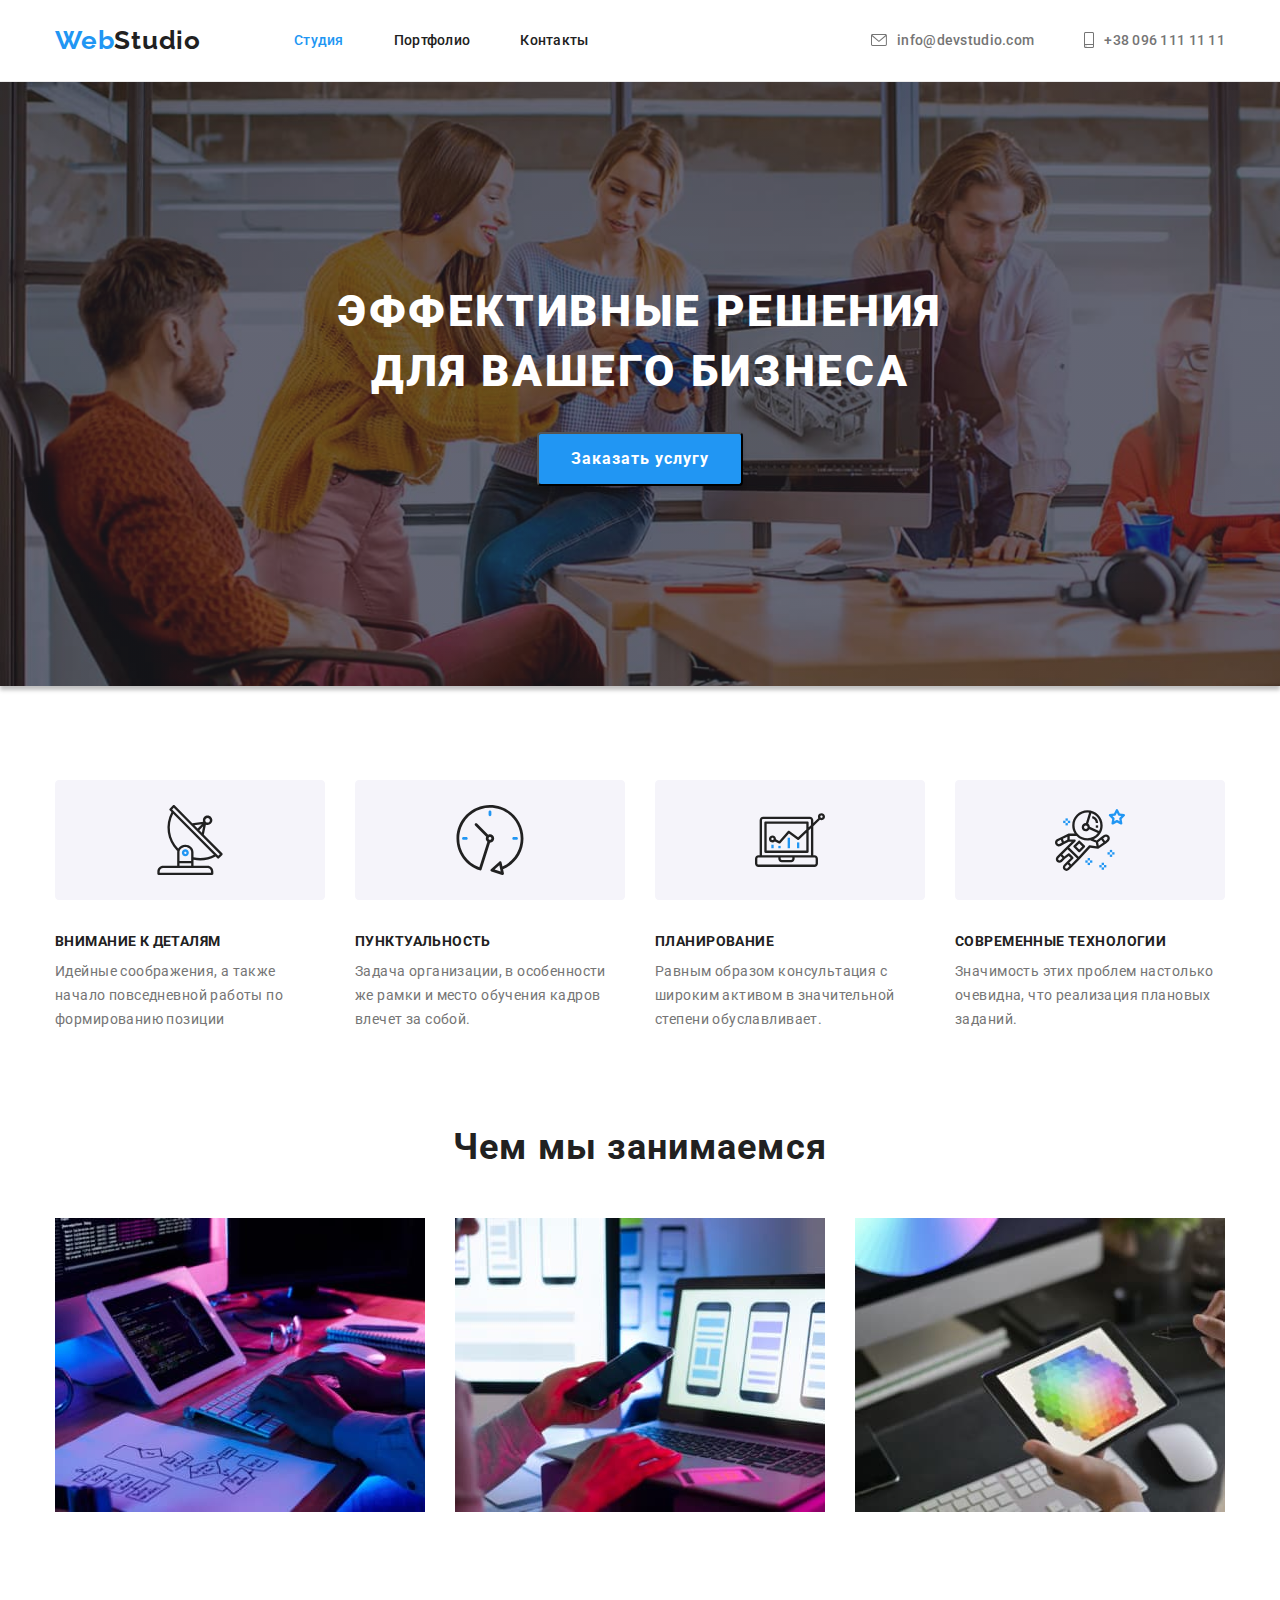
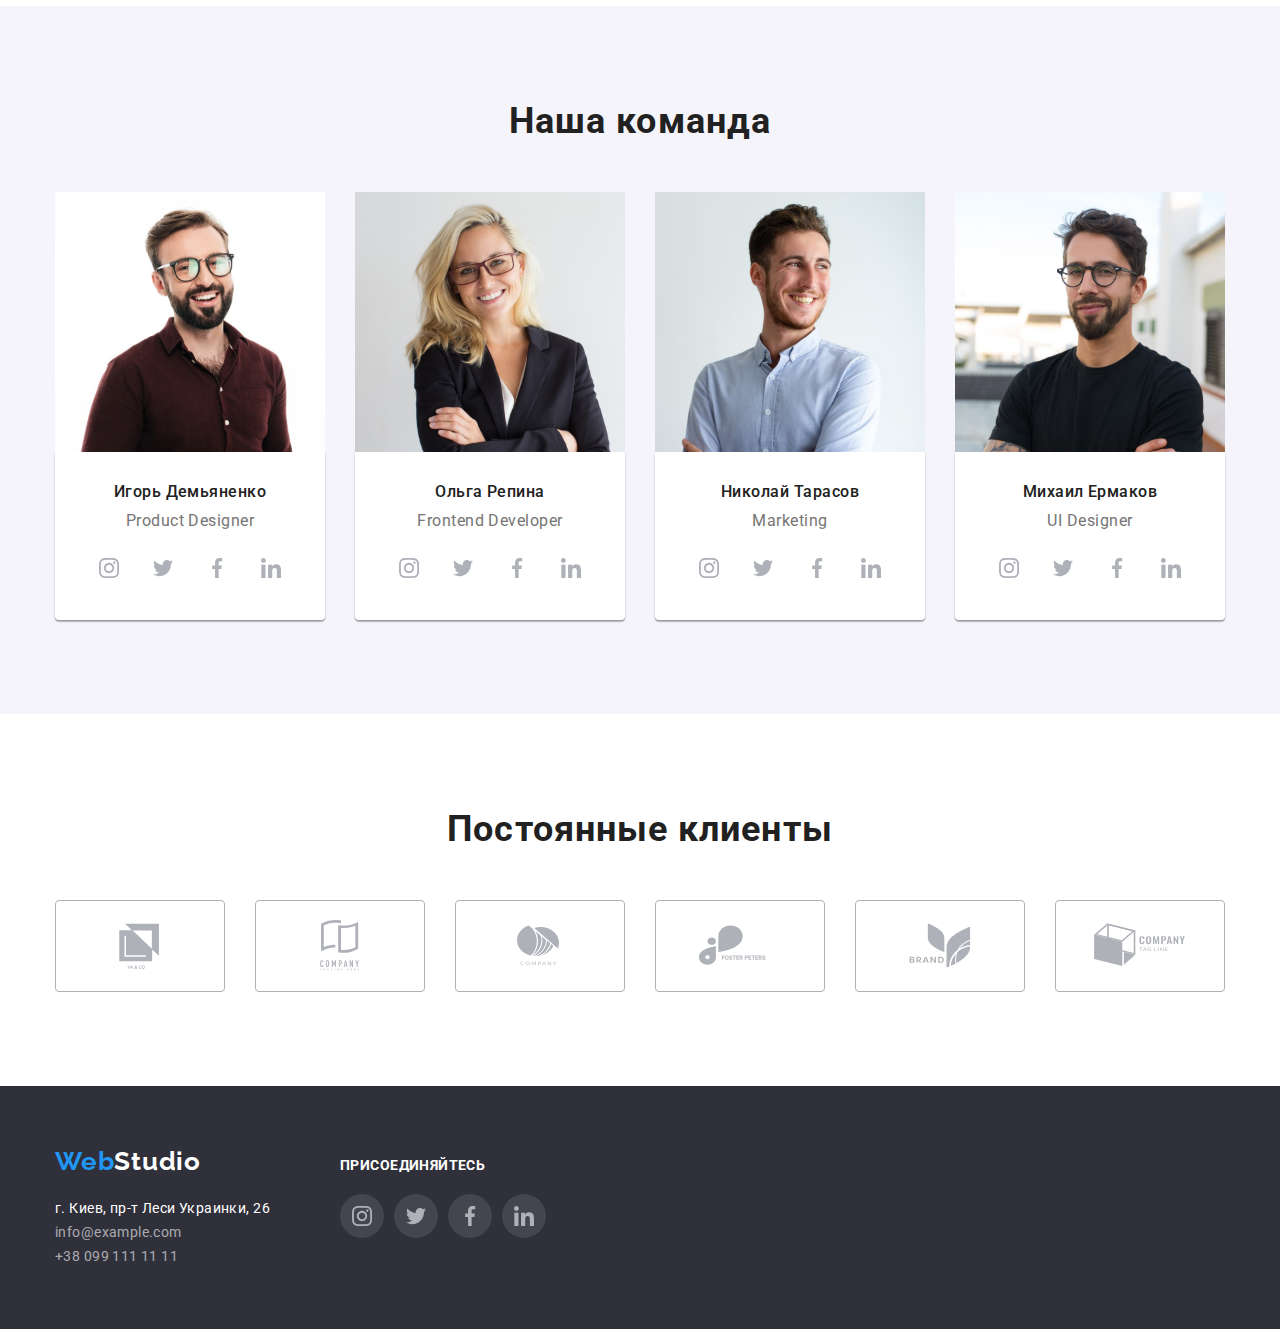
==== index.html @ bb65b0c8 "Добавляет исходные файлы" ====
<!DOCTYPE html>
<html lang="ru">
  <head>
    <meta charset="UTF-8" />
    <meta http-equiv="X-UA-Compatible" content="IE=edge" />
    <meta name="viewport" content="width=device-width, initial-scale=1.0" />
    <title>Document</title>
    <link rel="preconnect" href="https://fonts.googleapis.com" />
    <link rel="preconnect" href="https://fonts.gstatic.com" crossorigin />
    <link
      href="https://fonts.googleapis.com/css2?family=Raleway:wght@700&family=Roboto:wght@400;500;700;900&display=swap"
      rel="stylesheet"
    />
    <link
      rel="stylesheet"
      href="https://cdnjs.cloudflare.com/ajax/libs/modern-normalize/1.1.0/modern-normalize.css"
      integrity="sha512-Y0MM+V6ymRKN2zStTqzQ227DWhhp4Mzdo6gnlRnuaNCbc+YN/ZH0sBCLTM4M0oSy9c9VKiCvd4Jk44aCLrNS5Q=="
      crossorigin="anonymous"
      referrerpolicy="no-referrer"
    />
    <link rel="stylesheet" href="./css/styles.css" />
  </head>
  <body>
    <!-- Header -->
    <header class="header">
      <div class="container container-header">
        <a href="./" class="header-logo"><span>Web</span>Studio</a>
        <nav>
          <ul class="header-nav">
            <li class="nav-links"><a class="nav-link current" href="./index.html">Студия</a></li>
            <li class="nav-links"><a class="nav-link" href="./portfolio.html">Портфолио</a></li>
            <li class="nav-links"><a class="nav-link" href="">Контакты</a></li>
          </ul>
        </nav>
        <ul class="header-contacts">
          <li class="header-mail">
            <a class="contacts-link" href="mailto:info@devstudio.com">
              <svg class="contacts-link-mail" width="16" height="12">
                <use href="./images/icons.svg#icon-envelope"></use>
              </svg>
              info@devstudio.com
            </a>
          </li>
          <li>
            <a class="contacts-link" href="tel:+380961111111">
              <svg class="contacts-link-phone" width="10" height="16">
                <use href="./images/icons.svg#icon-smartphone"></use>
              </svg>
              +38 096 111 11 11</a
            >
          </li>
        </ul>
      </div>
    </header>
    <!-- Main -->
    <main>
      <section class="hero">
        <div class="container">
          <div class="hero-name">
            <h1>Эффективные решения для вашего бизнеса</h1>
            <button class="hero-button" type="button">Заказать услугу</button>
          </div>
        </div>
      </section>
      <section class="peculiarities section">
        <div class="container">
          <h2 class="visually-hidden">Особенности</h2>
          <ul class="peculiarities-list">
            <li class="peculiarities-link">
              <svg class="peculiarities-logo1" width="270" height="120">
                <use href="./images/icons.svg#icon-group1"></use>
              </svg>
              <h3 class="peculiarities-heading">Внимание к деталям</h3>
              <p class="peculiarities-par">
                Идейные соображения, а также начало повседневной работы по формированию позиции
              </p>
            </li>
            <li class="peculiarities-link">
              <svg class="peculiarities-logo2" width="270" height="120">
                <use href="./images/icons.svg#icon-group2"></use>
              </svg>
              <h3 class="peculiarities-heading">Пунктуальность</h3>
              <p class="peculiarities-par">
                Задача организации, в особенности же рамки и место обучения кадров влечет за собой.
              </p>
            </li>
            <li class="peculiarities-link">
              <svg class="peculiarities-logo3" width="270" height="120">
                <use href="./images/icons.svg#icon-group3"></use>
              </svg>
              <h3 class="peculiarities-heading">Планирование</h3>
              <p class="peculiarities-par">
                Равным образом консультация с широким активом в значительной степени обуславливает.
              </p>
            </li>
            <li class="peculiarities-link">
              <svg class="peculiarities-logo4" width="270" height="120">
                <use href="./images/icons.svg#icon-group4"></use>
              </svg>
              <h3 class="peculiarities-heading">Современные технологии</h3>
              <p class="peculiarities-par">
                Значимость этих проблем настолько очевидна, что реализация плановых заданий.
              </p>
            </li>
          </ul>
        </div>
      </section>
      <section class="our-work section">
        <div class="container">
          <h2 class="rubrics">Чем мы занимаемся</h2>
          <ul class="rubrics-examples">
            <li class="rubrics-image">
              <img
                src="./images/wwd1.jpg"
                alt="Человек печатает на клавиатуре"
                width="370"
                height="294"
              />
            </li>
            <li class="rubrics-image">
              <img src="./images/wwd2.jpg" alt="Человек держит смартфон" width="370" height="294" />
            </li>
            <li class="rubrics-image">
              <img src="./images/wwd3.jpg" alt="Человек держит планшет" width="370" height="294" />
            </li>
          </ul>
        </div>
      </section>
      <section class="team section">
        <div class="container">
          <h2 class="rubrics">Наша команда</h2>
          <ul class="rubrics-team">
            <li class="team-item">
              <img
                class="images"
                src="./images/dem'yanenko.jpg"
                alt="Продакт дизайнер"
                width="270"
                height="260"
              />
              <div class="staff-signature">
                <h3 class="staff-names">Игорь Демьяненко</h3>
                <p class="staff-professions">Product Designer</p>
                <ul class="sociallink-list">
                  <li class="sociallink-element">
                    <a class="sociallink-link" href="">
                      <svg class="sociallink-icon" width="20" height="20">
                        <use href="./images/icons.svg#icon-instagram-2"></use>
                      </svg>
                    </a>
                  </li>
                  <li class="sociallink-element">
                    <a class="sociallink-link" href="">
                      <svg class="sociallink-icon" width="20" height="20">
                        <use href="./images/icons.svg#icon-twitter"></use>
                      </svg>
                    </a>
                  </li>
                  <li class="sociallink-element">
                    <a class="sociallink-link" href="">
                      <svg class="sociallink-icon" width="20" height="20">
                        <use href="./images/icons.svg#icon-facebook"></use>
                      </svg>
                    </a>
                  </li>
                  <li class="sociallink-element">
                    <a class="sociallink-link" href="">
                      <svg class="sociallink-icon" width="20" height="20">
                        <use href="./images/icons.svg#icon-linkedin"></use>
                      </svg>
                    </a>
                  </li>
                </ul>
              </div>
            </li>
            <li class="team-item">
              <img
                class="images"
                src="./images/repina.jpg"
                alt="Фронтенд разработчик"
                width="270"
                height="260"
              />
              <div class="staff-signature">
                <h3 class="staff-names">Ольга Репина</h3>
                <p class="staff-professions">Frontend Developer</p>
                <ul class="sociallink-list">
                  <li class="sociallink-element">
                    <a class="sociallink-link" href="">
                      <svg class="sociallink-icon" width="20" height="20">
                        <use href="./images/icons.svg#icon-instagram-2"></use>
                      </svg>
                    </a>
                  </li>
                  <li class="sociallink-element">
                    <a class="sociallink-link" href="">
                      <svg class="sociallink-icon" width="20" height="20">
                        <use href="./images/icons.svg#icon-twitter"></use>
                      </svg>
                    </a>
                  </li>
                  <li class="sociallink-element">
                    <a class="sociallink-link" href="">
                      <svg class="sociallink-icon" width="20" height="20">
                        <use href="./images/icons.svg#icon-facebook"></use>
                      </svg>
                    </a>
                  </li>
                  <li class="sociallink-element">
                    <a class="sociallink-link" href="">
                      <svg class="sociallink-icon" width="20" height="20">
                        <use href="./images/icons.svg#icon-linkedin"></use>
                      </svg>
                    </a>
                  </li>
                </ul>
              </div>
            </li>
            <li class="team-item">
              <img
                class="images"
                src="./images/tarasov.jpg"
                alt="Маркетолог"
                width="270"
                height="260"
              />
              <div class="staff-signature">
                <h3 class="staff-names">Николай Тарасов</h3>
                <p class="staff-professions">Marketing</p>
                <ul class="sociallink-list">
                  <li class="sociallink-element">
                    <a class="sociallink-link" href="">
                      <svg class="sociallink-icon" width="20" height="20">
                        <use href="./images/icons.svg#icon-instagram-2"></use>
                      </svg>
                    </a>
                  </li>
                  <li class="sociallink-element">
                    <a class="sociallink-link" href="">
                      <svg class="sociallink-icon" width="20" height="20">
                        <use href="./images/icons.svg#icon-twitter"></use>
                      </svg>
                    </a>
                  </li>
                  <li class="sociallink-element">
                    <a class="sociallink-link" href="">
                      <svg class="sociallink-icon" width="20" height="20">
                        <use href="./images/icons.svg#icon-facebook"></use>
                      </svg>
                    </a>
                  </li>
                  <li class="sociallink-element">
                    <a class="sociallink-link" href="">
                      <svg class="sociallink-icon" width="20" height="20">
                        <use href="./images/icons.svg#icon-linkedin"></use>
                      </svg>
                    </a>
                  </li>
                </ul>
              </div>
            </li>
            <li class="team-item">
              <img
                class="images"
                src="./images/ermakov.jpg"
                alt="Дизайнер интерфейса"
                width="270"
                height="260"
              />
              <div class="staff-signature">
                <h3 class="staff-names">Михаил Ермаков</h3>
                <p class="staff-professions">UI Designer</p>
                <ul class="sociallink-list">
                  <li class="sociallink-element">
                    <a class="sociallink-link" href="">
                      <svg class="sociallink-icon" width="20" height="20">
                        <use href="./images/icons.svg#icon-instagram-2"></use>
                      </svg>
                    </a>
                  </li>
                  <li class="sociallink-element">
                    <a class="sociallink-link" href="">
                      <svg class="sociallink-icon" width="20" height="20">
                        <use href="./images/icons.svg#icon-twitter"></use>
                      </svg>
                    </a>
                  </li>
                  <li class="sociallink-element">
                    <a class="sociallink-link" href="">
                      <svg class="sociallink-icon" width="20" height="20">
                        <use href="./images/icons.svg#icon-facebook"></use>
                      </svg>
                    </a>
                  </li>
                  <li class="sociallink-element">
                    <a class="sociallink-link" href="">
                      <svg class="sociallink-icon" width="20" height="20">
                        <use href="./images/icons.svg#icon-linkedin"></use>
                      </svg>
                    </a>
                  </li>
                </ul>
              </div>
            </li>
          </ul>
        </div>
      </section>
      <section class="section">
        <div class="container">
          <h2 class="regular-clients">Постоянные клиенты</h2>
          <ul class="clients-list">
            <li class="clients">
              <a class="clients-link" href="">
                <svg class="clients-logo" width="170" height="92">
                  <use href="./images/icons.svg#icon-logo1"></use>
                </svg>
              </a>
            </li>
            <li class="clients">
              <a class="clients-link" href="">
                <svg class="clients-logo" width="170" height="92">
                  <use href="./images/icons.svg#icon-logo2"></use>
                </svg>
              </a>
            </li>
            <li class="clients">
              <a class="clients-link" href="">
                <svg class="clients-logo" width="170" height="92">
                  <use href="./images/icons.svg#icon-logo3"></use>
                </svg>
              </a>
            </li>
            <li class="clients">
              <a class="clients-link" href="">
                <svg class="clients-logo" width="170" height="92">
                  <use href="./images/icons.svg#icon-logo4"></use>
                </svg>
              </a>
            </li>
            <li class="clients">
              <a class="clients-link" href="">
                <svg class="clients-logo" width="170" height="92">
                  <use href="./images/icons.svg#icon-logo5"></use>
                </svg>
              </a>
            </li>
            <li class="clients">
              <a class="clients-link" href="">
                <svg class="clients-logo" width="170" height="92">
                  <use href="./images/icons.svg#icon-logo6"></use>
                </svg>
              </a>
            </li>
          </ul>
        </div>
      </section>
    </main>
    <!-- Footer -->
    <footer class="footer">
      <div class="footer-wrapper container">
        <div class="footer-container">
          <a href="/" class="footer-logo"><span>Web</span>Studio</a>
          <address class="footer-address-section">
            <ul class="footer-contacts">
              <li>
                <a
                  href="https://goo.gl/maps/oCxzyHue8FhfwhSUA"
                  target="_blank"
                  rel="noopener noreferrer"
                  class="footer-address"
                  >г. Киев, пр-т Леси Украинки, 26</a
                >
              </li>
              <li><a class="mail-phone" href="mailto:info@devstudio.com">info@example.com</a></li>
              <li><a class="mail-phone" href="tel:+380961111111">+38 099 111 11 11</a></li>
            </ul>
          </address>
        </div>
        <div class="footer-social-links">
          <h2 class="join-us">Присоединяйтесь</h2>
          <ul class="sociallink-list-footer">
            <li class="sociallink-element-footer">
              <a class="sociallink-link-footer" href="">
                <svg class="sociallink-icon-footer" width="20" height="20">
                  <use href="./images/icons.svg#icon-instagram-2"></use>
                </svg>
              </a>
            </li>
            <li class="sociallink-element-footer">
              <a class="sociallink-link-footer" href="">
                <svg class="sociallink-icon-footer" width="20" height="20">
                  <use href="./images/icons.svg#icon-twitter"></use>
                </svg>
              </a>
            </li>
            <li class="sociallink-element-footer">
              <a class="sociallink-link-footer" href="">
                <svg class="sociallink-icon-footer" width="20" height="20">
                  <use href="./images/icons.svg#icon-facebook"></use>
                </svg>
              </a>
            </li>
            <li class="sociallink-element-footer">
              <a class="sociallink-link-footer" href="">
                <svg class="sociallink-icon-footer" width="20" height="20">
                  <use href="./images/icons.svg#icon-linkedin"></use>
                </svg>
              </a>
            </li>
          </ul>
        </div>
      </div>
    </footer>
  </body>
</html>
---- css/styles.css ----
/* Цвет лого - синий #2196F3, черный #212121
Основной цвет текста - серый #757575
вторичный цвет текста - черный #212121
третий цвет текста - белый #FFFFFF
цвет ссылок в футере - белый #99FFFFFF (60%)

Цвет фона:
Основной цвет фона - белый #E5E5E5
Header - белый #FFFFFF
Наша команда - сероватый #F5F4FA
Футер - серый #2F303A
Герой - серый #2F303A
*/
:root {
  --primary-text-color: #757575;
  --secondary-text-color: #212121;
  --third-text-color: #ffffff;
  --footer-links-color: #ffffff99;
  --accent-color: #2196f3;

  --primary-background-color: #ffffff;
  --header-background-color: #ffffff;
  --ourteam-background-color: #f5f4fa;
  --footer-background-color: #2f303a;
  --hero-background-color: #2f303a;
  --white-background-color: #ffffff;
}
body {
  font-family: Roboto, sans-serif;
  color: var(--primary-text-color);
  background-color: var(--primary-background-color);
}

h1,
h2,
h3,
p {
  margin-top: 0;
  margin-bottom: 0;
}
ul,
ol {
  margin-top: 0;
  margin-bottom: 0;
  padding-left: 0;
}

.visually-hidden {
  position: absolute !important;
  clip: rect(1px 1px 1px 1px);
  clip: rect(1px, 1px, 1px, 1px);
  padding: 0 !important;
  border: 0 !important;
  height: 1px !important;
  width: 1px !important;
  overflow: hidden;
}

.section {
  padding-top: 94px;
  padding-bottom: 94px;
}

.container {
  width: 1200px;
  padding-left: 15px;
  padding-right: 15px;
  margin-left: auto;
  margin-right: auto;
}

/* ==========HEADER========== */

.header {
  background-color: var(--header-background-color);
  border-bottom: 1px solid #ececec;
  padding-top: 25px;
  padding-bottom: 25px;
}

.header-logo {
  text-decoration: none;
  color: var(--secondary-text-color);
  font-family: Raleway, sans-serif;
  font-weight: bold;
  font-size: 26px;
  line-height: 1.19;
  letter-spacing: 0.03em;
}

span {
  color: var(--accent-color);
}

.nav-link {
  text-decoration: none;
  color: var(--secondary-text-color);
  font-weight: 500;
  font-size: 14px;
  line-height: 1.14;
  letter-spacing: 0.02em;
}

.nav-link:hover,
.nav-link:focus {
  color: #2196f3;
}

.current {
  color: #2196f3;
}

.header-contacts {
  list-style: none;
}

.contacts-link {
  text-decoration: none;
  color: var(--primary-text-color);
  font-weight: 500;
  font-size: 14px;
  line-height: 1.4;
  letter-spacing: 0.02em;
}
.contacts-link:hover,
.contacts-link:focus {
  color: var(--accent-color);
}

.contacts-link:hover .contacts-link-mail,
.contacts-link:focus .contacts-link-mail {
  fill: var(--accent-color);
}

.contacts-link:hover .contacts-link-phone,
.contacts-link:focus .contacts-link-phone {
  fill: var(--accent-color);
}

.contacts-link {
  display: flex;
  align-items: center;
}

.contacts-link-mail {
  fill: var(--primary-text-color);
  margin-right: 10px;
}

.contacts-link-phone {
  margin-right: 10px;
  fill: var(--primary-text-color);
}

.container-header {
  display: flex;
  align-items: center;
}

.header-nav {
  display: flex;
  list-style: none;
}

.header-contacts {
  display: flex;
}

.header-logo {
  margin-right: 93px;
}

.nav-links:not(:last-child) {
  margin-right: 50px;
}

.header-mail:not(:last-child) {
  margin-right: 50px;
}

.header-contacts {
  margin-left: auto;
}

/* ==========HEADER END==========  */

/* ==========HERO========== */

.hero {
  background-color: rgba(47, 48, 58, 0.4);
  box-shadow: 0px 4px 4px rgba(0, 0, 0, 0.25);
  padding-top: 200px;
  padding-bottom: 200px;
  background-image: linear-gradient(#2f303a66, #2f303a66), url(../images/heroimg.jpg);
  background-size: cover;
  background-repeat: no-repeat;
}

h1 {
  font-weight: 900;
  font-size: 44px;
  line-height: 1.36;

  text-align: center;
  letter-spacing: 0.06em;
  text-transform: uppercase;

  color: var(--third-text-color);
}

.hero-button {
  background-color: var(--accent-color);
  font-weight: bold;
  font-size: 16px;
  line-height: 1.87;

  text-align: center;
  letter-spacing: 0.06em;

  color: var(--third-text-color);

  margin-top: 30px;

  padding: 10px 32px;

  box-shadow: 0px 4px 4px rgba(0, 0, 0, 0.15);

  border-radius: 4px;

  cursor: pointer;
}

.hero-name {
  display: flex;
  flex-direction: column;
  align-items: center;

  max-width: 700px;
  margin-left: auto;
  margin-right: auto;
}

/* ==========HERO END========== */

/* ==========PECULIARITIES========== */

.peculiarities-list {
  list-style: none;
  display: flex;
  margin-left: -30px;
  margin-top: -30px;
}

.peculiarities-logo1 {
  margin-bottom: 30px;
}

.peculiarities-logo2 {
  margin-bottom: 30px;
}

.peculiarities-logo3 {
  margin-bottom: 30px;
}

.peculiarities-logo4 {
  margin-bottom: 30px;
}

.peculiarities-link {
  width: calc((100% - 120px) / 4);
  margin-left: 30px;
  margin-top: 30px;
}

.peculiarities-heading {
  margin-bottom: 10px;
}

/* .peculiarities-link:not(:last-child) {
  margin-right: 30px;
} */

.peculiarities-heading {
  font-weight: bold;
  font-size: 14px;
  line-height: 1.14;
  letter-spacing: 0.03em;
  text-transform: uppercase;

  color: var(--secondary-text-color);
}

.peculiarities-par {
  font-weight: normal;
  font-size: 14px;
  line-height: 1.71;

  letter-spacing: 0.03em;

  color: var(--primary-text-color);
}

/* ==========PECULIARITIES END========== */

/* ==========RUBRICS========== */

.rubrics {
  font-weight: bold;
  font-size: 36px;
  line-height: 1.17;
  text-align: center;
  letter-spacing: 0.03em;

  margin-bottom: 50px;

  color: var(--secondary-text-color);
}

.rubrics-examples {
  list-style: none;
  display: flex;
  /* justify-content: space-between; */
  margin-top: -30px;
  margin-left: -30px;
}

.rubrics-image {
  margin-top: 30px;
  margin-left: 30px;
  max-width: calc((100% - 90px) / 3);
}

.our-work {
  padding-top: 0px;
  background-color: var(--primary-background-color);
}

.rubrics-team {
  list-style: none;
  display: flex;
  margin-top: -30px;
  margin-left: -30px;
}

.team-item {
  margin-top: 30px;
  margin-left: 30px;
  width: calc((100% - 120px) / 4);
}

/* .team-item:not(:last-child) {
  margin-right: 30px;
} */

.team {
  background-color: var(--ourteam-background-color);
}

.staff-signature {
  background-color: var(--white-background-color);
  padding-top: 30px;
  padding-bottom: 30px;
  box-shadow: 0px 1px 3px rgba(0, 0, 0, 0.12), 0px 1px 1px rgba(0, 0, 0, 0.14),
    0px 2px 1px rgba(0, 0, 0, 0.2);
  border-radius: 0px 0px 4px 4px;
}

.staff-names {
  font-weight: 500;
  font-size: 16px;
  line-height: 1.19;

  text-align: center;
  letter-spacing: 0.03em;

  margin-bottom: 10px;

  color: var(--secondary-text-color);
}

.staff-professions {
  font-weight: normal;
  font-size: 16px;
  line-height: 1.19;

  text-align: center;
  letter-spacing: 0.03em;

  color: var(--primary-text-color);

  margin-bottom: 16px;
}

.images {
  display: block;
}

.sociallink-list {
  display: flex;
  list-style: none;
  justify-content: space-between;
  align-items: center;
  width: 206px;
  margin-left: 32px;
  margin-right: 32px;
}

.sociallink-link {
  width: 44px;
  height: 44px;
  display: block;
  border-radius: 50%;
  padding: 12px;
}

.sociallink-link:hover,
.sociallink-link:focus {
  background-color: var(--accent-color);
  fill: var(--third-text-color);
}

.sociallink-link:hover .sociallink-link,
.sociallink-link:focus .sociallink-link {
  background-color: var(--accent-color);
  fill: var(--third-text-color);
}

.sociallink-link:not(:last-child) {
  margin-right: 10px;
}

.sociallink-element {
  display: block;
}

.sociallink-link:hover .sociallink-icon,
.sociallink-link:focus .sociallink-icon {
  fill: var(--third-text-color);
  background-color: var(--accent-color);
}

.sociallink-icon {
  fill: #afb1b8;
}

/* ==========RUBRICS END========== */

/* ==========WORK-EXAMPLES========== */

.work-examples {
  display: flex;
  flex-direction: column;
}

/* ==========CLIENTS========== */

.regular-clients {
  font-weight: bold;
  font-size: 36px;
  line-height: 42px;
  text-align: center;
  letter-spacing: 0.03em;

  color: var(--secondary-text-color);

  margin-bottom: 50px;
}

.clients {
  /* border: 1px solid #afb1b8; */

  width: 170px;
  height: 92px;
}

.clients-link {
  display: block;
  width: 170px;
  height: 92px;
}

.clients-list {
  list-style: none;
  display: flex;
}

.clients-logo {
  fill: #afb1b8;
  padding: 16px 32px;
  border: 1px solid #afb1b8;
  border-radius: 4px;
}

.clients:not(:last-child) {
  margin-right: 30px;
}

/* .clients-link:hover .clients-logo,
.clients-link:focus .clients-logo {
  fill: var(--accent-color);
} */

.clients-link:hover .clients-logo,
.clients-link:focus .clients-logo {
  fill: var(--accent-color);
  border: 1px solid var(--accent-color);
  border-radius: 4px;
}

/* ==========CLIENTS========== */

/* ==========PORTFOLIO========== */

.filter {
  list-style: none;
  display: flex;
  margin-bottom: 34px;
  justify-content: center;
}

.filter-button {
  font-family: Roboto;
  font-weight: 500;
  font-size: 16px;
  line-height: 1.62;

  letter-spacing: 0.03em;

  color: var(--secondary-text-color);

  cursor: pointer;

  border: transparent;

  padding: 6px 22px;

  border-radius: 4px;
}

.filter-item:not(:last-child) {
  margin-right: 8px;
}

.filter-button:hover,
.filter-button:focus {
  box-shadow: 0px 3px 1px rgba(0, 0, 0, 0.1), 0px 1px 2px rgba(0, 0, 0, 0.08),
    0px 2px 2px rgba(0, 0, 0, 0.12);
  color: var(--third-text-color);
  background-color: var(--accent-color);
}

.example-items {
  font-weight: bold;
  font-size: 18px;
  line-height: 2;

  letter-spacing: 0.06em;

  color: var(--secondary-text-color);
}

.example-list {
  list-style: none;
  display: flex;
  flex-wrap: wrap;
  margin-left: -30px;
  margin-top: -30px;
}

.portfolio-image {
  display: block;
}

.example-pictures {
  margin-left: 30px;
  margin-top: 30px;
  width: calc((100% - 90px) / 3);
}

.example-picture-signature {
  background-color: var(--white-background-color);
  padding-top: 20px;
  padding-bottom: 20px;
  padding-left: 24px;
  padding-right: 24px;
  border: 1px solid #eeeeee;
}

.example-links {
  text-decoration: none;
  display: block;
}

.example-links:hover {
  box-shadow: 0px 1px 1px rgba(0, 0, 0, 0.12), 0px 4px 4px rgba(0, 0, 0, 0.06),
    1px 4px 6px rgba(0, 0, 0, 0.16);
}

.example-paragraph {
  font-weight: normal;
  font-size: 16px;
  line-height: 1.87;

  letter-spacing: 0.03em;

  color: var(--primary-text-color);
}

.mail-phone {
  font-style: normal;
}

.mail-phone:hover,
.mail-phone:focus {
  color: var(--accent-color);
}

img {
  display: block;
}

/* ==========PORTFOLIO END========== */

/* ==========FOOTER========== */

.footer {
  background-color: var(--footer-background-color);
  padding-top: 60px;
  padding-bottom: 60px;
}

.footer-container {
  display: flex;
  flex-direction: column;
}

.footer-logo {
  text-decoration: none;
  color: var(--third-text-color);
  font-family: Raleway, sans-serif;
  font-weight: bold;
  font-size: 26px;
  line-height: 1.19;
  letter-spacing: 0.03em;

  margin-bottom: 20px;
}

.footer-address {
  text-decoration: none;
  font-style: normal;
  font-weight: normal;
  font-size: 14px;
  line-height: 1.71;

  letter-spacing: 0.03em;

  color: var(--third-text-color);
}

.footer-contacts {
  list-style: none;
}

.mail-phone {
  text-decoration: none;
  font-weight: normal;
  font-size: 14px;
  line-height: 1.71;

  letter-spacing: 0.03em;

  color: var(--footer-links-color);
}

.sociallink-list-footer {
  display: flex;
  list-style: none;
  justify-content: space-between;
  align-items: center;
  width: 206px;
}

.sociallink-element-footer:not(:last-child) {
  margin-right: 10px;
}

.sociallink-element-footer {
  display: block;
}

.sociallink-link-footer {
  width: 44px;
  height: 44px;
  display: block;
  border-radius: 50%;
  padding: 12px;
  border-radius: 50%;
  background-color: #ffffff1a;
}

.sociallink-link-footer:hover .sociallink-icon-footer,
.sociallink-link-footer:focus .sociallink-icon-footer {
  fill: var(--third-text-color);
  background-color: var(--accent-color);
}

.sociallink-icon-footer {
  fill: #afb1b8;
}

.footer-wrapper {
  display: flex;
}

.join-us {
  font-weight: bold;
  font-size: 14px;
  line-height: 1.14;
  letter-spacing: 0.03em;
  text-transform: uppercase;

  color: #ffffff;

  margin-bottom: 20px;
}

.footer-social-links {
  width: 206px;
  margin-left: 70px;
  padding-top: 12px;
}

.sociallink-link-footer:hover,
.sociallink-link-footer:focus {
  background-color: var(--accent-color);
}

/* FOOTER END*/
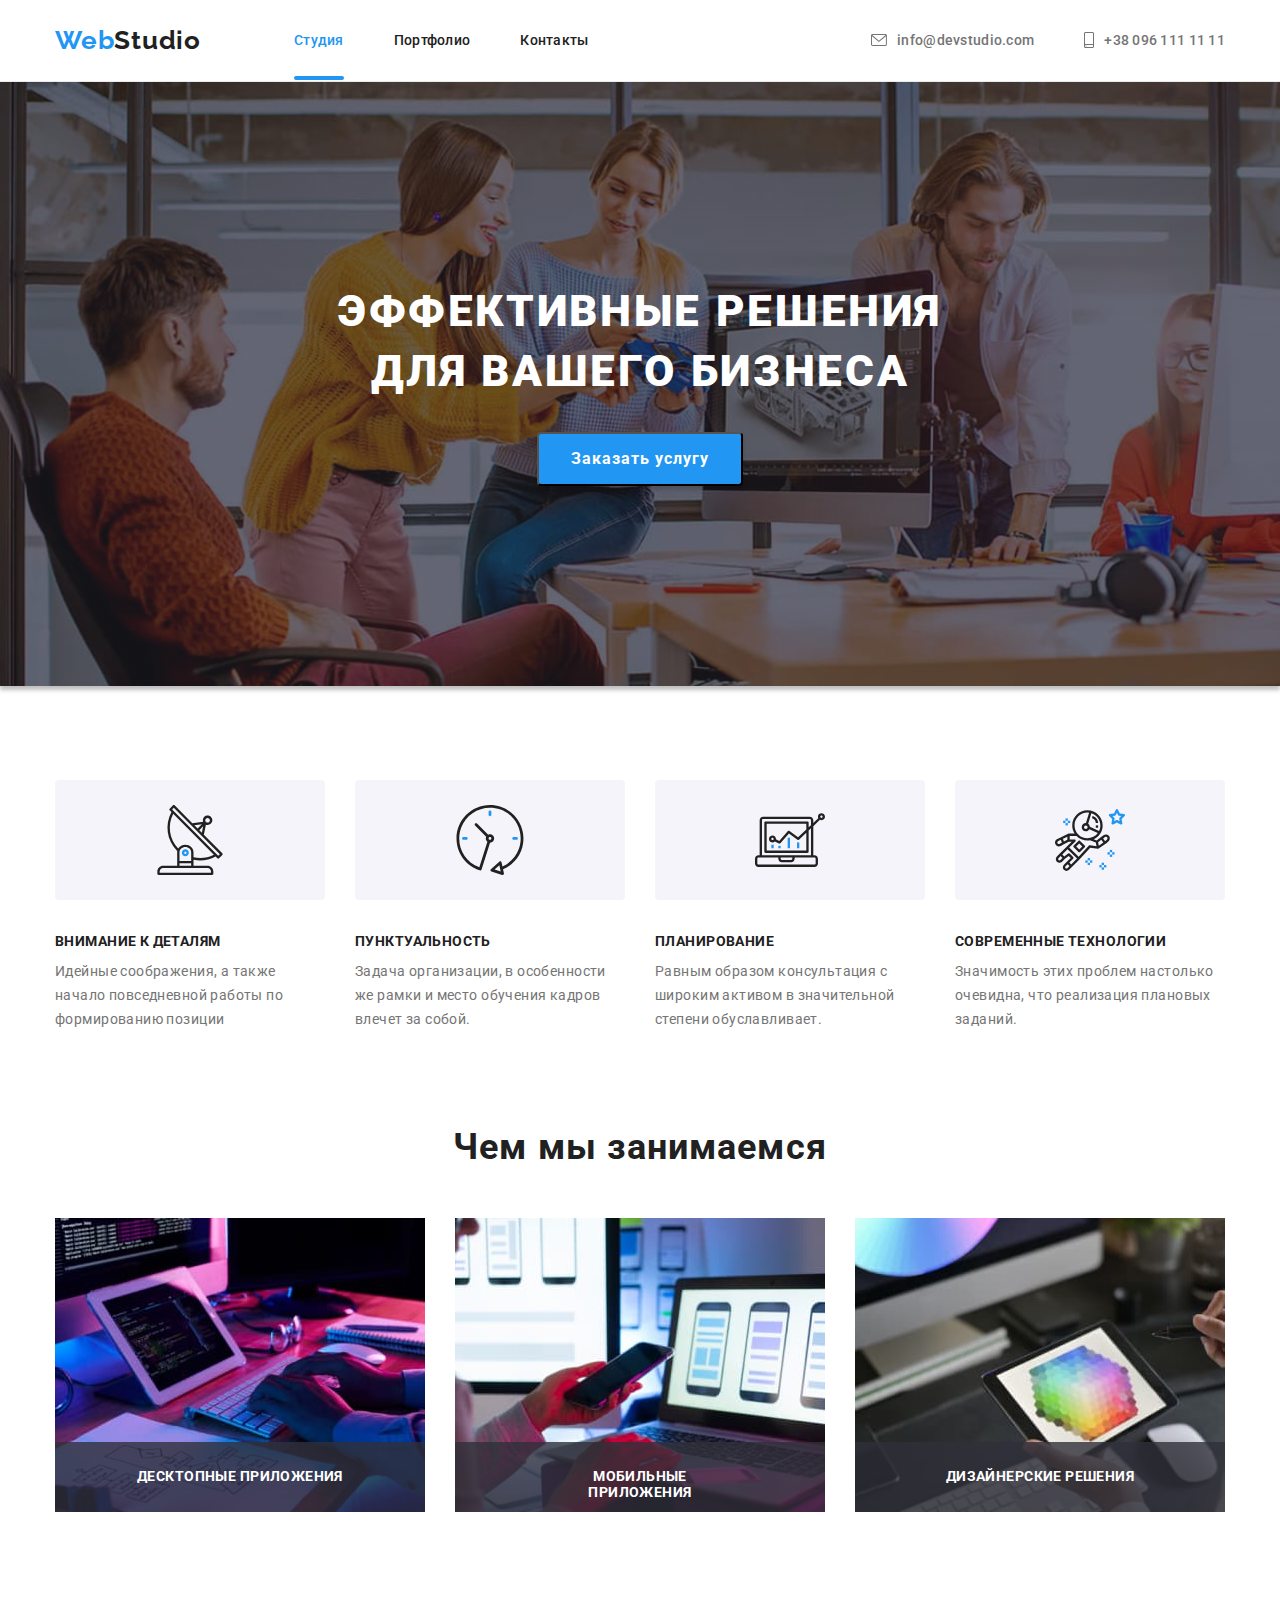
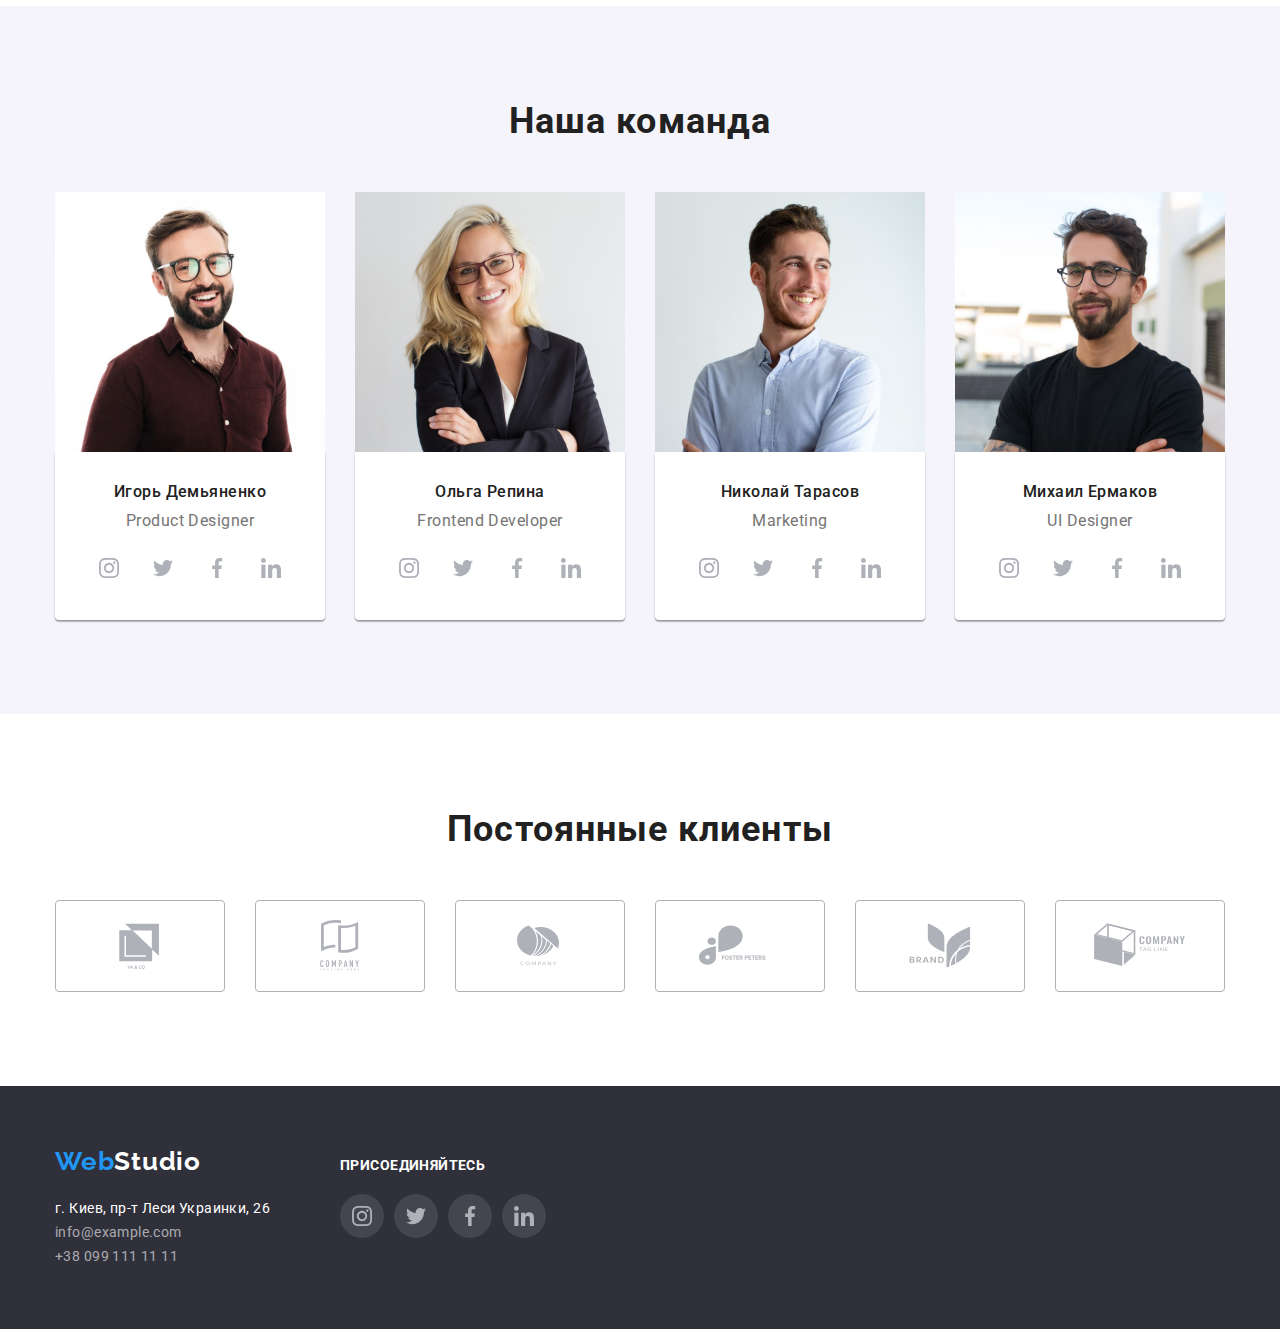
==== commit 8ca55c4c: "Выполнено оформление кроме модального окна" ====
--- a/index.html
+++ b/index.html
@@ -27,7 +27,9 @@
         <a href="./" class="header-logo"><span>Web</span>Studio</a>
         <nav>
           <ul class="header-nav">
-            <li class="nav-links"><a class="nav-link current" href="./index.html">Студия</a></li>
+            <li class="nav-links underline">
+              <a class="nav-link current" href="./index.html">Студия</a>
+            </li>
             <li class="nav-links"><a class="nav-link" href="./portfolio.html">Портфолио</a></li>
             <li class="nav-links"><a class="nav-link" href="">Контакты</a></li>
           </ul>
@@ -116,12 +118,15 @@
                 width="370"
                 height="294"
               />
+              <div class="rubrics-image-cover-desctop">Десктопные приложения</div>
             </li>
             <li class="rubrics-image">
               <img src="./images/wwd2.jpg" alt="Человек держит смартфон" width="370" height="294" />
+              <div class="rubrics-image-cover-mobile">Мобильные приложения</div>
             </li>
             <li class="rubrics-image">
               <img src="./images/wwd3.jpg" alt="Человек держит планшет" width="370" height="294" />
+              <div class="rubrics-image-cover-design">Дизайнерские решения</div>
             </li>
           </ul>
         </div>
@@ -411,5 +416,6 @@
         </div>
       </div>
     </footer>
+    <script src="../goit-markup-hw-05/modal.js"></script>
   </body>
 </html>
--- a/css/styles.css
+++ b/css/styles.css
@@ -93,17 +93,31 @@
 }
 
 .nav-link {
+  position: relative;
   text-decoration: none;
   color: var(--secondary-text-color);
   font-weight: 500;
   font-size: 14px;
   line-height: 1.14;
   letter-spacing: 0.02em;
+
+  transition: color 250ms cubic-bezier(0.4, 0, 0.2, 1);
 }
 
 .nav-link:hover,
 .nav-link:focus {
   color: #2196f3;
+}
+
+.nav-link.current::after {
+  content: '';
+  position: absolute;
+  display: block;
+  width: 100%;
+  height: 4px;
+  background: #2196f3;
+  border-radius: 2px;
+  bottom: -32px;
 }
 
 .current {
@@ -121,6 +135,8 @@
   font-size: 14px;
   line-height: 1.4;
   letter-spacing: 0.02em;
+
+  transition: color 250ms cubic-bezier(0.4, 0, 0.2, 1);
 }
 .contacts-link:hover,
 .contacts-link:focus {
@@ -329,6 +345,74 @@
   margin-top: 30px;
   margin-left: 30px;
   max-width: calc((100% - 90px) / 3);
+
+  position: relative;
+}
+
+.rubrics-image-cover-desctop {
+  font-family: Roboto;
+  font-weight: bold;
+  font-size: 14px;
+  line-height: 1.14;
+  text-align: center;
+  letter-spacing: 0.03em;
+  text-transform: uppercase;
+
+  color: var(--third-text-color);
+
+  position: absolute;
+  bottom: 0;
+  left: 0;
+  width: 370px;
+  height: 70px;
+
+  background: rgba(47, 48, 58, 0.8);
+
+  padding: 27px 82px;
+}
+
+.rubrics-image-cover-mobile {
+  font-family: Roboto;
+  font-weight: bold;
+  font-size: 14px;
+  line-height: 1.14;
+  text-align: center;
+  letter-spacing: 0.03em;
+  text-transform: uppercase;
+
+  color: var(--third-text-color);
+
+  position: absolute;
+  bottom: 0;
+  left: 0;
+  width: 370px;
+  height: 70px;
+
+  background: rgba(47, 48, 58, 0.8);
+
+  padding: 27px 85px;
+}
+
+.rubrics-image-cover-design {
+  font-family: Roboto;
+  font-weight: bold;
+  font-size: 14px;
+  line-height: 1.14;
+  text-align: center;
+  letter-spacing: 0.03em;
+  text-transform: uppercase;
+
+  color: var(--third-text-color);
+
+  position: absolute;
+  bottom: 0;
+  left: 0;
+  width: 370px;
+  height: 70px;
+
+  background: rgba(47, 48, 58, 0.8);
+
+  padding: 27px 90px;
 }
 
 .our-work {
@@ -412,6 +496,9 @@
   display: block;
   border-radius: 50%;
   padding: 12px;
+
+  transition: background-color 250ms cubic-bezier(0.4, 0, 0.2, 1),
+    fill 250ms cubic-bezier(0.4, 0, 0.2, 1);
 }
 
 .sociallink-link:hover,
@@ -490,6 +577,9 @@
   padding: 16px 32px;
   border: 1px solid #afb1b8;
   border-radius: 4px;
+
+  transition: fill 250ms cubic-bezier(0.4, 0, 0.2, 1), border 250ms cubic-bezier(0.4, 0, 0.2, 1),
+    border-radius 250ms cubic-bezier(0.4, 0, 0.2, 1);
 }
 
 .clients:not(:last-child) {
@@ -536,6 +626,9 @@
   padding: 6px 22px;
 
   border-radius: 4px;
+
+  transition: box-shadow 250ms cubic-bezier(0.4, 0, 0.2, 1),
+    color 250ms cubic-bezier(0.4, 0, 0.2, 1), background-color 250ms cubic-bezier(0.4, 0, 0.2, 1);
 }
 
 .filter-item:not(:last-child) {
@@ -566,6 +659,53 @@
   flex-wrap: wrap;
   margin-left: -30px;
   margin-top: -30px;
+}
+
+.example-thumb {
+  position: relative;
+  overflow: hidden;
+}
+
+.example-thumb::before {
+  content: '';
+  display: inline-block;
+  width: 100%;
+  height: 100%;
+  background-color: rgba(33, 150, 243, 0.9);
+  position: absolute;
+  opacity: 0;
+  transform: translateY(100%);
+
+  transition: transform 250ms cubic-bezier(0.4, 0, 0.2, 1);
+}
+
+.example-links:hover .example-thumb::before {
+  opacity: 1;
+  transform: translateY(0);
+}
+
+.example-cover-text {
+  position: absolute;
+  top: 0;
+  left: 0;
+
+  font-weight: normal;
+  font-size: 18px;
+  line-height: 1.56;
+
+  letter-spacing: 0.03em;
+
+  color: var(--third-text-color);
+
+  padding: 63px 24px;
+
+  opacity: 0;
+
+  transition: opacity 250ms cubic-bezier(0.4, 0, 0.2, 1);
+}
+
+.example-links:hover .example-cover-text {
+  opacity: 1;
 }
 
 .portfolio-image {
@@ -590,6 +730,8 @@
 .example-links {
   text-decoration: none;
   display: block;
+
+  transition: box-shadow 250ms cubic-bezier(0.4, 0, 0.2, 1);
 }
 
 .example-links:hover {
@@ -609,6 +751,8 @@
 
 .mail-phone {
   font-style: normal;
+
+  transition: color 250ms cubic-bezier(0.4, 0, 0.2, 1);
 }
 
 .mail-phone:hover,
@@ -698,6 +842,9 @@
   padding: 12px;
   border-radius: 50%;
   background-color: #ffffff1a;
+
+  transition: fill 250ms cubic-bezier(0.4, 0, 0.2, 1),
+    background-color 250ms cubic-bezier(0.4, 0, 0.2, 1);
 }
 
 .sociallink-link-footer:hover .sociallink-icon-footer,
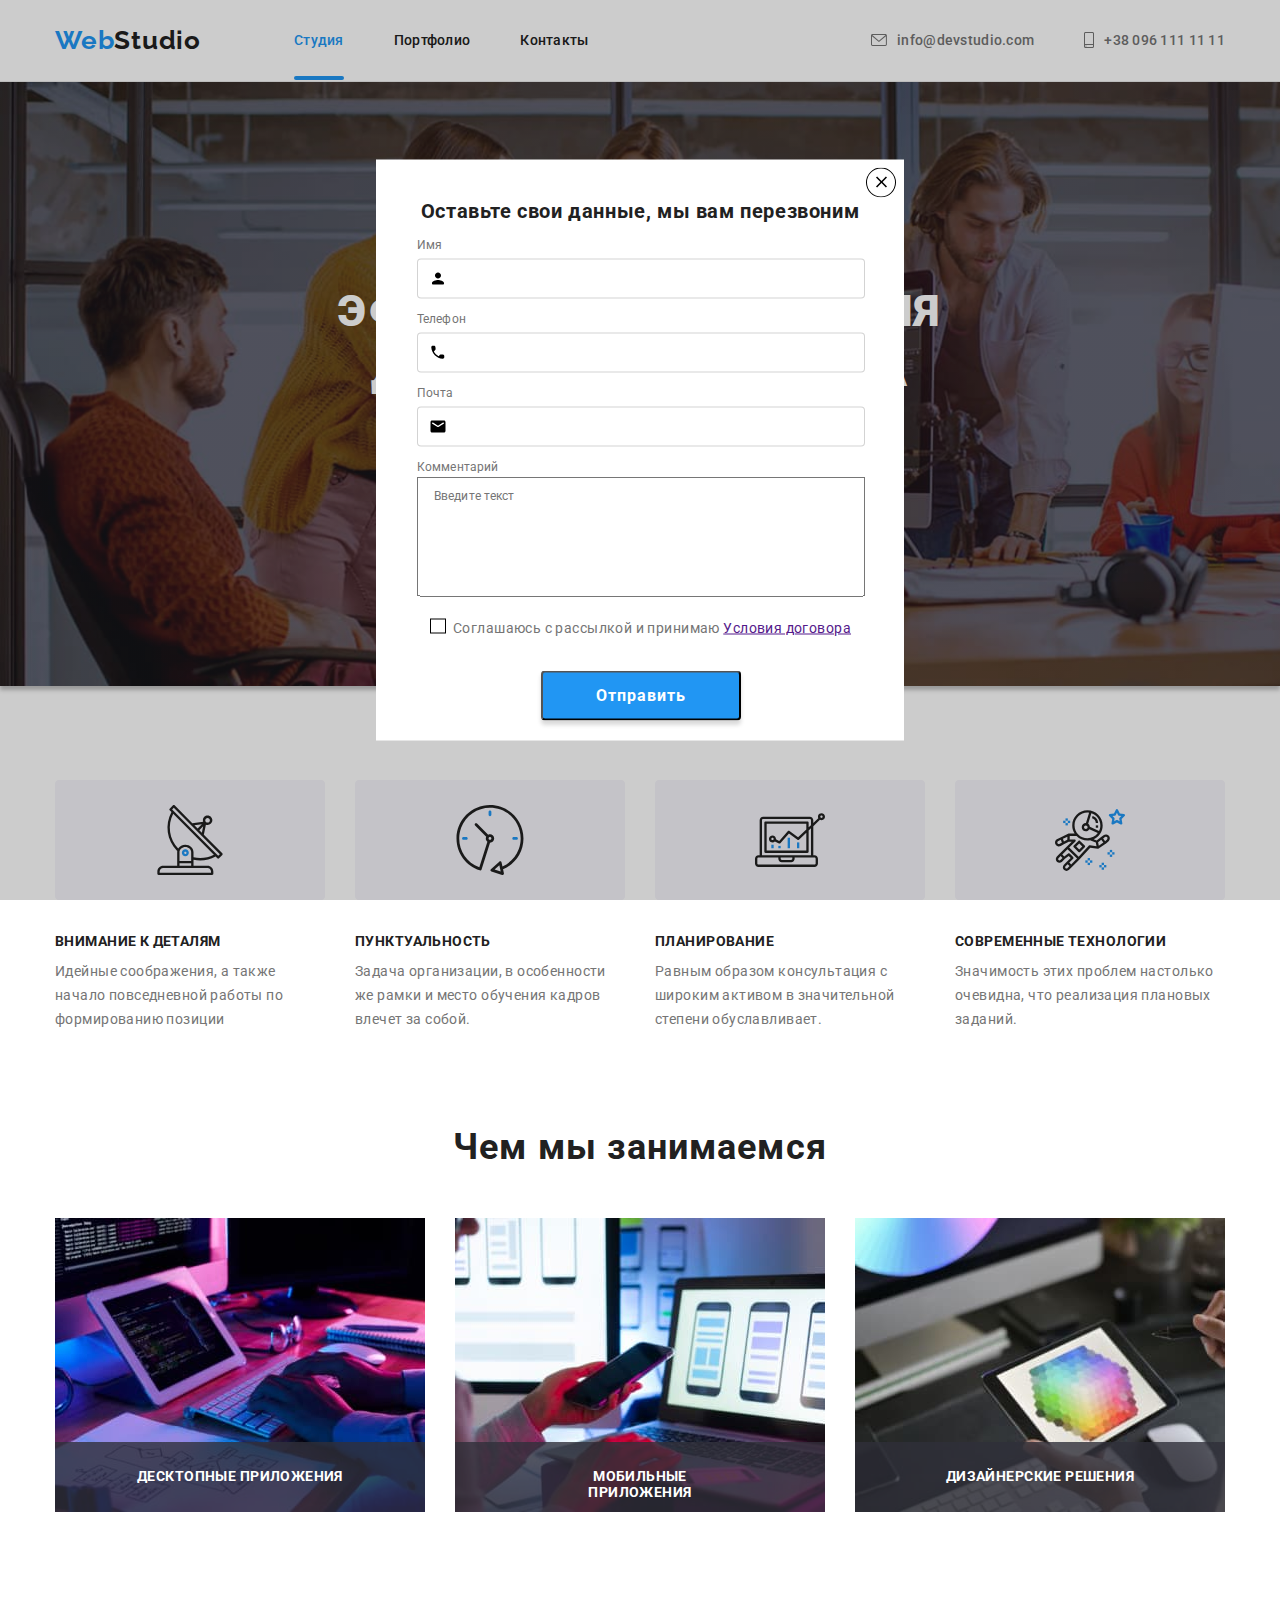
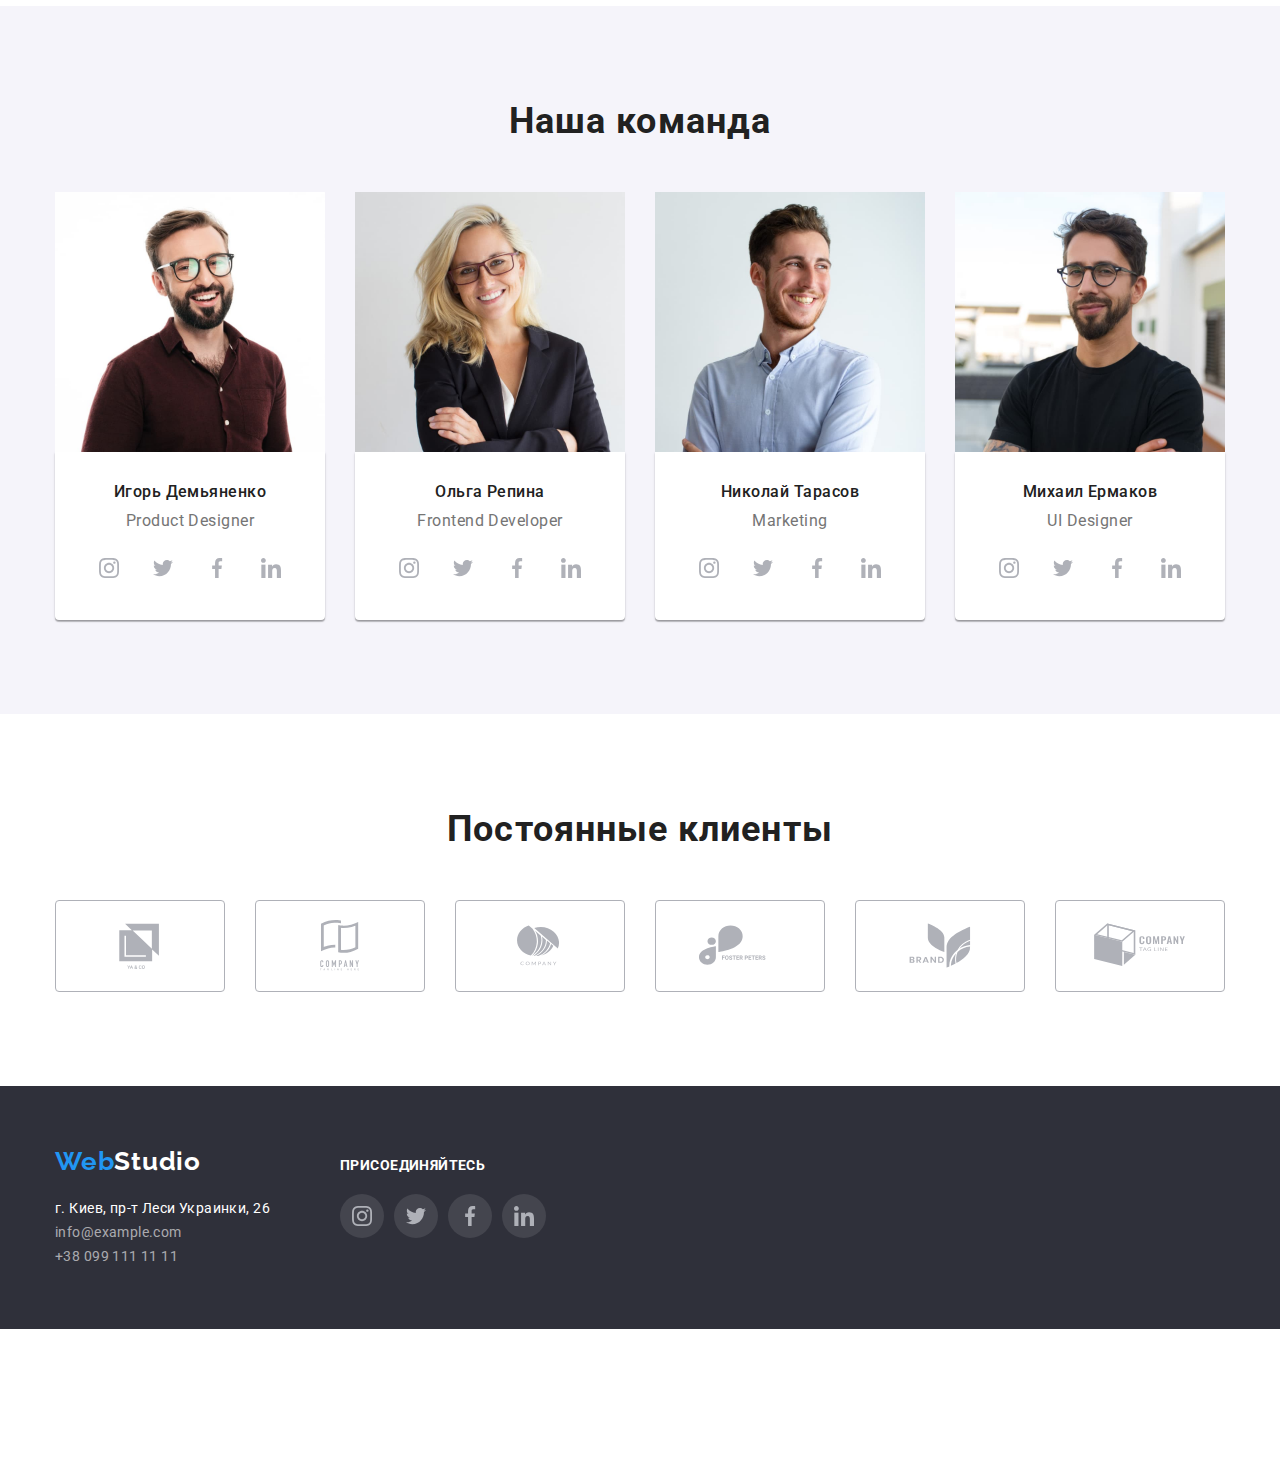
==== commit 1c29078b: "Нет ховера на кнопку "close"" ====
--- a/index.html
+++ b/index.html
@@ -60,7 +60,7 @@
         <div class="container">
           <div class="hero-name">
             <h1>Эффективные решения для вашего бизнеса</h1>
-            <button class="hero-button" type="button">Заказать услугу</button>
+            <button class="hero-button" type="button" data-modal-open>Заказать услугу</button>
           </div>
         </div>
       </section>
@@ -416,6 +416,91 @@
         </div>
       </div>
     </footer>
-    <script src="../goit-markup-hw-05/modal.js"></script>
+
+    <div class="backdrop" data-modal>
+      <div class="modal">
+        <button class="close-button" data-modal-close>
+          <svg class="close-icon" width="30" height="30">
+            <use href="./images/icons.svg#icon-close"></use>
+          </svg>
+        </button>
+
+        <p class="modal-paragraph">Оставьте свои данные, мы вам перезвоним</p>
+        <form class="form">
+          <label for="">
+            <span class="modal-words">Имя</span>
+            <div class="modal-name-area">
+              <input
+                type="text"
+                name="user-name"
+                class="modal-form-input block"
+                required
+                minlength="2"
+                pattern="[a-zA-Zа-яёА-ЯЁ]+"
+              />
+              <svg class="modal-person-img" width="18" height="18">
+                <use href="./images/icons.svg#icon-person-black"></use>
+              </svg>
+            </div>
+          </label>
+          <label for="">
+            <span class="modal-words">Телефон</span>
+            <div class="modal-phone-area">
+              <input
+                type="tel"
+                name="user-tel"
+                class="modal-form-input block"
+                required
+                pattern="[0-9]{3}-[0-9]{3}-[0-9]{2}-[0-9]{2}"
+                title="096-111-11-11"
+              />
+              <svg class="modal-phone-img" width="18" height="18">
+                <use href="./images/icons.svg#icon-phone-black"></use>
+              </svg>
+            </div>
+          </label>
+          <label for="">
+            <span class="modal-words">Почта</span>
+            <div class="modal-email-area">
+              <input type="email" name="user-email" class="modal-form-input block" required />
+              <svg class="modal-email-img" width="18" height="18">
+                <use href="./images/icons.svg#icon-email-black"></use>
+              </svg>
+            </div>
+          </label>
+          <label for="">
+            <span class="modal-words">Комментарий</span>
+            <textarea
+              name="user-comments"
+              id=""
+              cols="30"
+              rows="10"
+              class="modal-form-textarea block"
+              placeholder="Введите текст"
+            ></textarea>
+          </label>
+          <label class="label" for="agree">
+            <input type="checkbox" class="modal-form-checbox block visually-hidden" id="agree" />
+            <span class="check">
+              <svg class="label-input-checked" width="16" height="15">
+                <use href="./images/icons.svg#icon-check-blue"></use>
+              </svg>
+            </span>
+            <p class="modal-agreement">
+              Соглашаюсь с рассылкой и принимаю <a class="modal-link" href="">Условия договора</a>
+            </p>
+          </label>
+          <button class="modal-form-button">Отправить</button>
+        </form>
+      </div>
+    </div>
+
+    <script src="./js/modal.js"></script>
   </body>
 </html>
+
+<span>
+  <svg>
+    <use></use>
+  </svg>
+</span>
--- a/css/styles.css
+++ b/css/styles.css
@@ -885,3 +885,245 @@
 }
 
 /* FOOTER END*/
+
+/* MODAL */
+
+.backdrop {
+  position: fixed;
+  top: 0;
+  left: 0;
+  background-color: rgba(0, 0, 0, 0.2);
+  width: 100%;
+  height: 100%;
+  opacity: 1;
+  transition: opacity 250ms cubic-bezier(0.4, 0, 0.2, 1);
+}
+
+.modal {
+  position: absolute;
+  top: 50%;
+  left: 50%;
+
+  width: 528px;
+  height: 581px;
+
+  background-color: var(--primary-background-color);
+
+  transform: translate(-50%, -50%) scale(1);
+
+  transition: transform 250ms cubic-bezier(0.4, 0, 0.2, 1);
+}
+
+.backdrop.is-hidden {
+  opacity: 0;
+  pointer-events: none;
+  visibility: hidden;
+}
+
+.backdrop.is-hidden .modal {
+  transform: translate(-50%, -50%) scale(0.5);
+}
+
+.close-button {
+  position: absolute;
+  top: 8px;
+  right: 8px;
+  width: 30px;
+  height: 30px;
+  background-color: transparent;
+  cursor: pointer;
+  padding: 0;
+  border: none;
+}
+
+.close-button:hover .close-icon {
+  fill: var(--accent-color);
+}
+
+.modal-paragraph {
+  font-weight: bold;
+  font-size: 20px;
+  line-height: 1.15;
+  text-align: center;
+  letter-spacing: 0.03em;
+
+  margin-top: 40px;
+  margin-bottom: 12px;
+
+  color: var(--secondary-text-color);
+}
+
+.block {
+  display: block;
+}
+
+.inline-block {
+  display: inline-block;
+}
+
+.label {
+  display: flex;
+  align-items: center;
+}
+
+.form {
+  margin-left: 41px;
+  margin-right: 39px;
+}
+
+.modal-name-area {
+  position: relative;
+}
+
+.modal-form-input {
+  margin-bottom: 10px;
+  margin-top: 4px;
+  padding-left: 42px;
+  width: 100%;
+
+  height: 40px;
+
+  border: 1px solid rgba(33, 33, 33, 0.2);
+  border-radius: 4px;
+}
+
+.modal-person-img {
+  position: absolute;
+
+  top: 0;
+  left: 0;
+
+  margin-left: 12px;
+  margin-top: 11px;
+  margin-bottom: 11px;
+}
+
+.modal-phone-area {
+  position: relative;
+}
+
+.modal-phone-img {
+  position: absolute;
+
+  top: 0;
+  left: 0;
+
+  margin-left: 12px;
+  margin-top: 11px;
+  margin-bottom: 11px;
+}
+
+.modal-form-textarea {
+  margin-bottom: 20px;
+  width: 100%;
+  height: 120px;
+
+  font-weight: normal;
+  font-size: 12px;
+  line-height: 1, 67;
+  letter-spacing: 0.01em;
+
+  color: rgba(117, 117, 117, 0.5);
+
+  padding: 12px 16px;
+
+  resize: none;
+}
+
+.modal-form-textarea:focus {
+  color: var(--secondary-text-color);
+}
+
+.modal-email-area {
+  position: relative;
+}
+
+.modal-email-img {
+  position: absolute;
+
+  top: 0;
+  left: 0;
+
+  margin-left: 12px;
+  margin-top: 11px;
+  margin-bottom: 11px;
+}
+
+.label {
+  position: relative;
+  margin-bottom: 30px;
+  width: 100%;
+}
+
+.modal-form-button {
+  display: block;
+  margin: 30px auto 40px;
+
+  width: 200px;
+  height: 50px;
+
+  background-color: #2196f3;
+  box-shadow: 0px 4px 4px rgba(0, 0, 0, 0.15);
+  border-radius: 4px;
+
+  font-weight: bold;
+  font-size: 16px;
+  line-height: 1.87;
+
+  text-align: center;
+  letter-spacing: 0.06em;
+
+  color: #ffffff;
+
+  box-shadow: 0px 4px 4px rgba(0, 0, 0, 0.15);
+  border-radius: 4px;
+
+  outline: none;
+}
+
+.modal-form-checbox {
+  margin-right: 7px;
+}
+
+.modal-agreement {
+  font-weight: normal;
+  font-size: 14px;
+  line-height: 1.71;
+
+  letter-spacing: 0.03em;
+
+  color: var(--primary-text-color);
+}
+
+.modal-words {
+  font-weight: normal;
+  font-size: 12px;
+  line-height: 1.67;
+
+  letter-spacing: 0.01em;
+
+  color: var(--primary-text-color);
+}
+
+.label-input-checked {
+  opacity: 0;
+  margin-right: 7px;
+  margin-left: 13px;
+}
+
+.modal-form-checbox:checked + .check .label-input-checked {
+  opacity: 1;
+}
+
+.modal-agreement::before {
+  position: absolute;
+  top: 0;
+  left: 0;
+  margin-left: 13px;
+  margin-top: 2px;
+  content: '';
+  display: block;
+  width: 16px;
+  height: 15px;
+  border: 1px solid black;
+}
